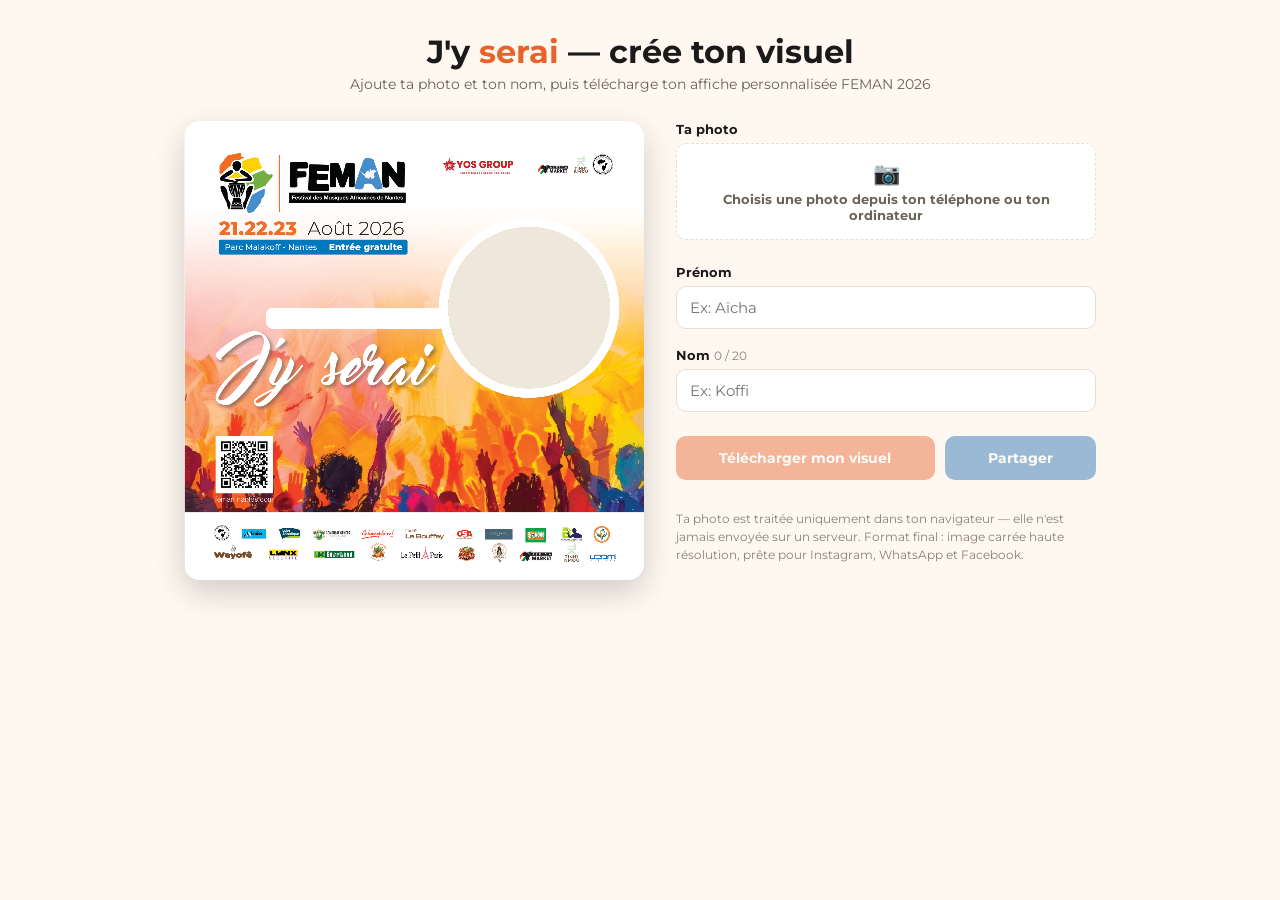
==== jy-serai/index.html @ 8580db95 "Add files via upload" ====
<!DOCTYPE html>
<html lang="fr">
<head>
<meta charset="UTF-8">
<meta name="viewport" content="width=device-width, initial-scale=1.0">
<title>Je génère mon visuel FEMAN — J'y serai</title>
<link rel="preconnect" href="https://fonts.googleapis.com">
<link rel="preconnect" href="https://fonts.gstatic.com" crossorigin>
<link href="https://fonts.googleapis.com/css2?family=Montserrat:wght@400;700&display=swap" rel="stylesheet">
<style>
  :root{
    --orange:#E8622C;
    --blue:#1F6FB2;
    --ink:#1a1a1a;
    --paper:#FFF8F1;
    --line:#e7ded4;
  }
  *{box-sizing:border-box;}
  body{
    margin:0;
    font-family:'Montserrat',sans-serif;
    background:var(--paper);
    color:var(--ink);
    display:flex;
    flex-direction:column;
    align-items:center;
    padding:32px 16px 64px;
  }
  h1{
    font-size:clamp(22px,4vw,32px);
    font-weight:700;
    text-align:center;
    margin:0 0 4px;
  }
  h1 span{color:var(--orange);}
  .sub{
    color:#6b6258;
    text-align:center;
    margin:0 0 28px;
    font-size:14px;
  }
  .layout{
    display:flex;
    gap:32px;
    width:100%;
    max-width:1000px;
    align-items:flex-start;
    flex-wrap:wrap;
    justify-content:center;
  }
  .preview-wrap{
    flex:1 1 380px;
    max-width:460px;
    position:relative;
  }
  #canvasHolder{
    position:relative;
    width:100%;
    border-radius:16px;
    overflow:hidden;
    box-shadow:0 12px 32px rgba(0,0,0,0.18);
    background:#eee;
    touch-action:none;
  }
  canvas{
    display:block;
    width:100%;
    height:auto;
  }
  .drag-hint{
    position:absolute;
    top:8px; left:8px;
    background:rgba(0,0,0,0.55);
    color:#fff;
    font-size:11px;
    padding:5px 9px;
    border-radius:20px;
    pointer-events:none;
    opacity:0;
    transition:opacity .3s;
  }
  .drag-hint.show{opacity:1;}
  .panel{
    flex:1 1 320px;
    max-width:420px;
    display:flex;
    flex-direction:column;
    gap:18px;
  }
  .field label{
    display:block;
    font-size:13px;
    font-weight:700;
    margin-bottom:6px;
  }
  .field .count{
    font-weight:400;
    color:#8a8177;
    font-size:12px;
  }
  input[type=text]{
    width:100%;
    padding:11px 13px;
    border:1.5px solid var(--line);
    border-radius:10px;
    font-family:'Montserrat',sans-serif;
    font-size:15px;
    background:#fff;
  }
  input[type=text]:focus{
    outline:none;
    border-color:var(--blue);
  }
  .upload-box{
    border:1.5px dashed var(--line);
    border-radius:10px;
    padding:16px;
    text-align:center;
    background:#fff;
    cursor:pointer;
    transition:border-color .2s;
  }
  .upload-box:hover{border-color:var(--orange);}
  .upload-box input{display:none;}
  .upload-box .icon{font-size:22px;display:block;margin-bottom:4px;}
  .upload-box .txt{font-size:13px;color:#6b6258;}
  .zoom-row{
    display:flex;
    align-items:center;
    gap:10px;
  }
  .zoom-row span{font-size:12px;color:#6b6258;}
  input[type=range]{
    flex:1;
    accent-color:var(--orange);
  }
  .actions{
    display:flex;
    gap:10px;
    margin-top:6px;
    flex-wrap:wrap;
  }
  button{
    font-family:'Montserrat',sans-serif;
    font-weight:700;
    font-size:14px;
    border:none;
    border-radius:10px;
    padding:13px 20px;
    cursor:pointer;
    transition:transform .12s, opacity .2s;
  }
  button:active{transform:scale(0.97);}
  .btn-primary{
    background:var(--orange);
    color:#fff;
    flex:1 1 auto;
  }
  .btn-secondary{
    background:var(--blue);
    color:#fff;
    flex:1 1 auto;
  }
  button:disabled{
    opacity:.45;
    cursor:not-allowed;
  }
  .note{
    font-size:12px;
    color:#8a8177;
    line-height:1.5;
  }
  @media (max-width:640px){
    .layout{flex-direction:column;align-items:stretch;}
    .preview-wrap{max-width:100%;}
  }
</style>
</head>
<body>

  <h1>J'y <span>serai</span> — crée ton visuel</h1>
  <p class="sub">Ajoute ta photo et ton nom, puis télécharge ton affiche personnalisée FEMAN 2026</p>

  <div class="layout">

    <div class="preview-wrap">
      <div id="canvasHolder">
        <canvas id="canvas" width="1502" height="1500"></canvas>
        <div class="drag-hint" id="dragHint">Glisse pour repositionner</div>
      </div>
    </div>

    <div class="panel">

      <div class="field">
        <label>Ta photo</label>
        <label class="upload-box" id="uploadBox">
          <span class="icon">📷</span>
          <span class="txt" id="uploadTxt">Choisis une photo depuis ton téléphone ou ton ordinateur</span>
          <input type="file" id="photoInput" accept="image/*">
        </label>
      </div>

      <div class="field" id="zoomField" style="display:none;">
        <label>Cadrage</label>
        <div class="zoom-row">
          <span>Zoom</span>
          <input type="range" id="zoomSlider" min="100" max="300" value="100">
        </div>
      </div>

      <div class="field">
        <label>Prénom</label>
        <input type="text" id="firstName" placeholder="Ex: Aïcha" autocomplete="given-name">
      </div>

      <div class="field">
        <label>Nom <span class="count" id="charCount">0 / 20</span></label>
        <input type="text" id="lastName" placeholder="Ex: Koffi" autocomplete="family-name">
      </div>

      <div class="actions">
        <button class="btn-primary" id="downloadBtn" disabled>Télécharger mon visuel</button>
        <button class="btn-secondary" id="shareBtn" disabled>Partager</button>
      </div>

      <p class="note">Ta photo est traitée uniquement dans ton navigateur — elle n'est jamais envoyée sur un serveur. Format final : image carrée haute résolution, prête pour Instagram, WhatsApp et Facebook.</p>

    </div>

  </div>

<script>
(function(){
  const CANVAS_W = 1502, CANVAS_H = 1500;
  const CIRCLE = { cx: 1126, cy: 610, r: 270 }; // rayon photo légèrement + grand que le trou pour recouvrir proprement
  const BAR = { x1: 268, x2: 862, yCenter: 643, height: 76, padding: 24 };
  const MAX_CHARS = 20;

  const canvas = document.getElementById('canvas');
  const ctx = canvas.getContext('2d');
  const dragHint = document.getElementById('dragHint');
  const zoomField = document.getElementById('zoomField');
  const zoomSlider = document.getElementById('zoomSlider');
  const photoInput = document.getElementById('photoInput');
  const uploadTxt = document.getElementById('uploadTxt');
  const firstNameInput = document.getElementById('firstName');
  const lastNameInput = document.getElementById('lastName');
  const charCount = document.getElementById('charCount');
  const downloadBtn = document.getElementById('downloadBtn');
  const shareBtn = document.getElementById('shareBtn');

  let templateImg = new Image();
  let templateReady = false;
  templateImg.onload = () => { templateReady = true; draw(); };
  templateImg.src = '[data-uri]';

  let userImg = null;
  let userImgReady = false;
  let baseScale = 1;      // échelle pour que la photo couvre le cercle
  let scaleMult = 1;      // multiplicateur choisi par le slider
  let offsetX = 0, offsetY = 0; // décalage en pixels image (repère canvas)
  let dragging = false;
  let dragStart = {x:0,y:0};
  let offsetStart = {x:0,y:0};

  // --- Upload photo ---
  photoInput.addEventListener('change', (e) => {
    const file = e.target.files[0];
    if(!file) return;
    const reader = new FileReader();
    reader.onload = (ev) => {
      userImg = new Image();
      userImg.onload = () => {
        userImgReady = true;
        uploadTxt.textContent = file.name.length > 28 ? file.name.slice(0,25) + '…' : file.name;
        baseScale = Math.max((CIRCLE.r*2)/userImg.width, (CIRCLE.r*2)/userImg.height);
        scaleMult = 1;
        zoomSlider.value = 100;
        offsetX = 0; offsetY = 0;
        zoomField.style.display = 'block';
        dragHint.classList.add('show');
        setTimeout(()=>dragHint.classList.remove('show'), 2200);
        updateButtons();
        draw();
      };
      userImg.src = ev.target.result;
    };
    reader.readAsDataURL(file);
  });

  zoomSlider.addEventListener('input', () => {
    scaleMult = zoomSlider.value/100;
    draw();
  });

  // --- Drag repositionnement (souris + tactile) ---
  function canvasCoords(evt){
    const rect = canvas.getBoundingClientRect();
    const clientX = evt.touches ? evt.touches[0].clientX : evt.clientX;
    const clientY = evt.touches ? evt.touches[0].clientY : evt.clientY;
    return {
      x: (clientX - rect.left) * (CANVAS_W/rect.width),
      y: (clientY - rect.top) * (CANVAS_H/rect.height)
    };
  }
  function startDrag(evt){
    if(!userImgReady) return;
    dragging = true;
    const p = canvasCoords(evt);
    dragStart = p;
    offsetStart = {x: offsetX, y: offsetY};
  }
  function moveDrag(evt){
    if(!dragging) return;
    evt.preventDefault();
    const p = canvasCoords(evt);
    offsetX = offsetStart.x + (p.x - dragStart.x);
    offsetY = offsetStart.y + (p.y - dragStart.y);
    draw();
  }
  function endDrag(){ dragging = false; }

  canvas.addEventListener('mousedown', startDrag);
  window.addEventListener('mousemove', moveDrag);
  window.addEventListener('mouseup', endDrag);
  canvas.addEventListener('touchstart', startDrag, {passive:true});
  window.addEventListener('touchmove', moveDrag, {passive:false});
  window.addEventListener('touchend', endDrag);

  // --- Texte ---
  function sanitizeAndCount(){
    let first = firstNameInput.value;
    let last = lastNameInput.value;
    let total = (first + (first && last ? ' ' : '') + last);
    if(total.length > MAX_CHARS){
      // tronque en priorité le nom, puis le prénom
      const overflow = total.length - MAX_CHARS;
      if(last.length >= overflow){
        last = last.slice(0, last.length - overflow);
        lastNameInput.value = last;
      } else {
        last = '';
        lastNameInput.value = '';
        first = first.slice(0, MAX_CHARS);
        firstNameInput.value = first;
      }
      total = (first + (first && last ? ' ' : '') + last);
    }
    charCount.textContent = total.length + ' / ' + MAX_CHARS;
    updateButtons();
    draw();
  }
  firstNameInput.addEventListener('input', sanitizeAndCount);
  lastNameInput.addEventListener('input', sanitizeAndCount);

  function fitText(ctx, first, last, maxWidth){
    let size = 46;
    const minSize = 22;
    while(size > minSize){
      ctx.font = '400 ' + size + 'px Montserrat';
      const w1 = ctx.measureText(first + (first&&last?' ':'')).width;
      ctx.font = '700 ' + size + 'px Montserrat';
      const w2 = ctx.measureText(last).width;
      if(w1 + w2 <= maxWidth) break;
      size -= 1;
    }
    return size;
  }

  // --- Rendu principal ---
  function draw(){
    ctx.clearRect(0,0,CANVAS_W,CANVAS_H);

    // 1) Photo utilisateur, clipée en cercle, sous le template
    if(userImgReady){
      ctx.save();
      ctx.beginPath();
      ctx.arc(CIRCLE.cx, CIRCLE.cy, CIRCLE.r, 0, Math.PI*2);
      ctx.clip();
      const s = baseScale * scaleMult;
      const w = userImg.width * s;
      const h = userImg.height * s;
      const x = CIRCLE.cx - w/2 + offsetX;
      const y = CIRCLE.cy - h/2 + offsetY;
      ctx.drawImage(userImg, x, y, w, h);
      ctx.restore();
    } else {
      // placeholder doux tant qu'aucune photo n'est choisie
      ctx.save();
      ctx.beginPath();
      ctx.arc(CIRCLE.cx, CIRCLE.cy, CIRCLE.r, 0, Math.PI*2);
      ctx.fillStyle = '#EFE7DC';
      ctx.fill();
      ctx.restore();
    }

    // 2) Template (avec trou transparent) par-dessus
    if(templateReady){
      ctx.drawImage(templateImg, 0, 0, CANVAS_W, CANVAS_H);
    }

    // 3) Texte nom/prénom sur la barre blanche
    const first = firstNameInput.value.trim();
    const last = lastNameInput.value.trim();
    if(first || last){
      const maxWidth = (BAR.x2 - BAR.x1) - BAR.padding*2;
      const size = fitText(ctx, first, last, maxWidth);
      ctx.textBaseline = 'middle';
      ctx.fillStyle = '#F26E27';

      ctx.font = '400 ' + size + 'px Montserrat';
      const w1 = ctx.measureText(first + (first&&last?' ':'')).width;
      ctx.font = '700 ' + size + 'px Montserrat';
      const w2 = ctx.measureText(last).width;
      const totalW = w1 + w2;
      let cursorX = BAR.x1 + (BAR.x2-BAR.x1)/2 - totalW/2;

      ctx.font = '400 ' + size + 'px Montserrat';
      ctx.fillText(first + (first&&last?' ':''), cursorX, BAR.yCenter+2);
      cursorX += w1;
      ctx.font = '700 ' + size + 'px Montserrat';
      ctx.fillText(last, cursorX, BAR.yCenter+2);
    }
  }

  function updateButtons(){
    const ready = userImgReady && (firstNameInput.value.trim() || lastNameInput.value.trim());
    downloadBtn.disabled = !ready;
    shareBtn.disabled = !ready;
  }

  // --- Export ---
  function getFileName(){
    const first = firstNameInput.value.trim().replace(/\s+/g,'-');
    const last = lastNameInput.value.trim().replace(/\s+/g,'-');
    const base = (first + '-' + last).replace(/^-+|-+$/g,'') || 'feman';
    return 'jy-serai-' + base.toLowerCase() + '.png';
  }

  downloadBtn.addEventListener('click', () => {
    canvas.toBlob((blob) => {
      const url = URL.createObjectURL(blob);
      const a = document.createElement('a');
      a.href = url;
      a.download = getFileName();
      document.body.appendChild(a);
      a.click();
      document.body.removeChild(a);
      URL.revokeObjectURL(url);
    }, 'image/png');
  });

  shareBtn.addEventListener('click', () => {
    canvas.toBlob(async (blob) => {
      const file = new File([blob], getFileName(), {type:'image/png'});
      if(navigator.canShare && navigator.canShare({files:[file]})){
        try{
          await navigator.share({
            files:[file],
            title:"J'y serai — FEMAN 2026",
            text:"Je serai au FEMAN 2026, Festival des Musiques Africaines de Nantes ! Rendez-vous les 21, 22 et 23 août au Parc Malakoff. feman-nantes.com"
          });
        }catch(err){ /* annulé par l'utilisateur */ }
      } else {
        // fallback: on télécharge et on ouvre WhatsApp Web
        const url = URL.createObjectURL(blob);
        const a = document.createElement('a');
        a.href = url; a.download = getFileName();
        document.body.appendChild(a); a.click(); document.body.removeChild(a);
        URL.revokeObjectURL(url);
        window.open('https://wa.me/?text=' + encodeURIComponent("Je serai au FEMAN 2026 ! 🎉 feman-nantes.com"), '_blank');
      }
    }, 'image/png');
  });

  // Chargement des polices avant premier rendu propre
  if(document.fonts && document.fonts.ready){
    document.fonts.load('700 46px Montserrat');
    document.fonts.load('400 46px Montserrat');
    document.fonts.ready.then(draw);
  }

  draw();
})();
</script>

</body>
</html>
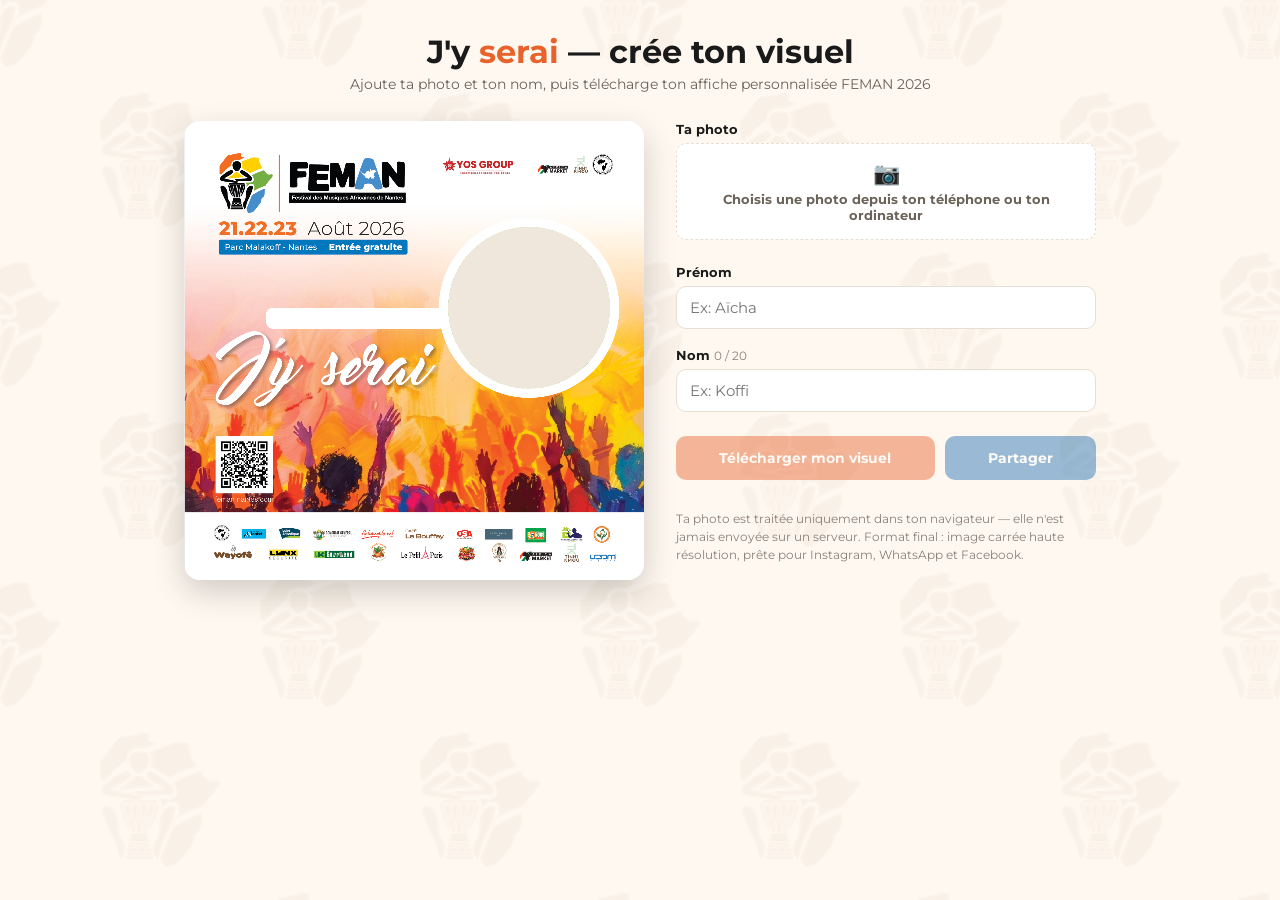
==== commit 8ab36282: "Add files via upload" ====
--- a/jy-serai/index.html
+++ b/jy-serai/index.html
@@ -19,12 +19,16 @@
   body{
     margin:0;
     font-family:'Montserrat',sans-serif;
-    background:var(--paper);
+    background-color:var(--paper);
+    background-image:url('[data-uri]');
+    background-repeat:repeat;
+    background-size:320px 320px;
     color:var(--ink);
     display:flex;
     flex-direction:column;
     align-items:center;
     padding:32px 16px 64px;
+    min-height:100vh;
   }
   h1{
     font-size:clamp(22px,4vw,32px);
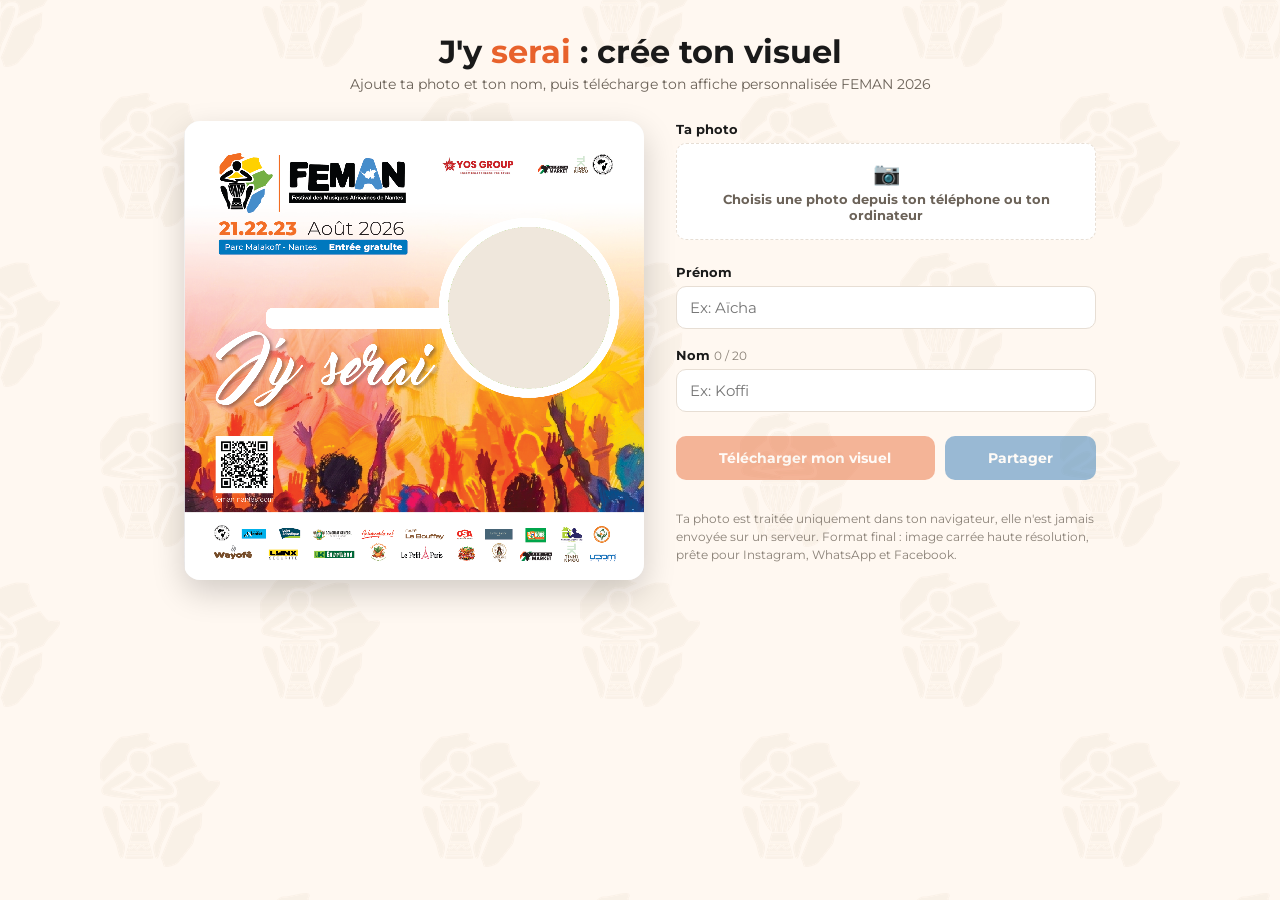
==== commit e40bc94c: "Retrait des tirets longs dans les textes du site (programme, partenaires, contact, footer, messages," ====
--- a/jy-serai/index.html
+++ b/jy-serai/index.html
@@ -182,7 +182,7 @@
 </head>
 <body>
 
-  <h1>J'y <span>serai</span> — crée ton visuel</h1>
+  <h1>J'y <span>serai</span> : crée ton visuel</h1>
   <p class="sub">Ajoute ta photo et ton nom, puis télécharge ton affiche personnalisée FEMAN 2026</p>
 
   <div class="layout">
@@ -228,7 +228,7 @@
         <button class="btn-secondary" id="shareBtn" disabled>Partager</button>
       </div>
 
-      <p class="note">Ta photo est traitée uniquement dans ton navigateur — elle n'est jamais envoyée sur un serveur. Format final : image carrée haute résolution, prête pour Instagram, WhatsApp et Facebook.</p>
+      <p class="note">Ta photo est traitée uniquement dans ton navigateur, elle n'est jamais envoyée sur un serveur. Format final : image carrée haute résolution, prête pour Instagram, WhatsApp et Facebook.</p>
 
     </div>
 
@@ -442,8 +442,21 @@
     return 'jy-serai-' + base.toLowerCase() + '.png';
   }
 
+ function isIOS(){
+    return /iPad|iPhone|iPod/.test(navigator.userAgent) && !window.MSStream;
+  }
+
   downloadBtn.addEventListener('click', () => {
-    canvas.toBlob((blob) => {
+    canvas.toBlob(async (blob) => {
+      if(isIOS() && navigator.canShare){
+        const file = new File([blob], getFileName(), {type:'image/png'});
+        if(navigator.canShare({files:[file]})){
+          try{
+            await navigator.share({ files:[file] });
+            return;
+          }catch(err){ return; }
+        }
+      }
       const url = URL.createObjectURL(blob);
       const a = document.createElement('a');
       a.href = url;
